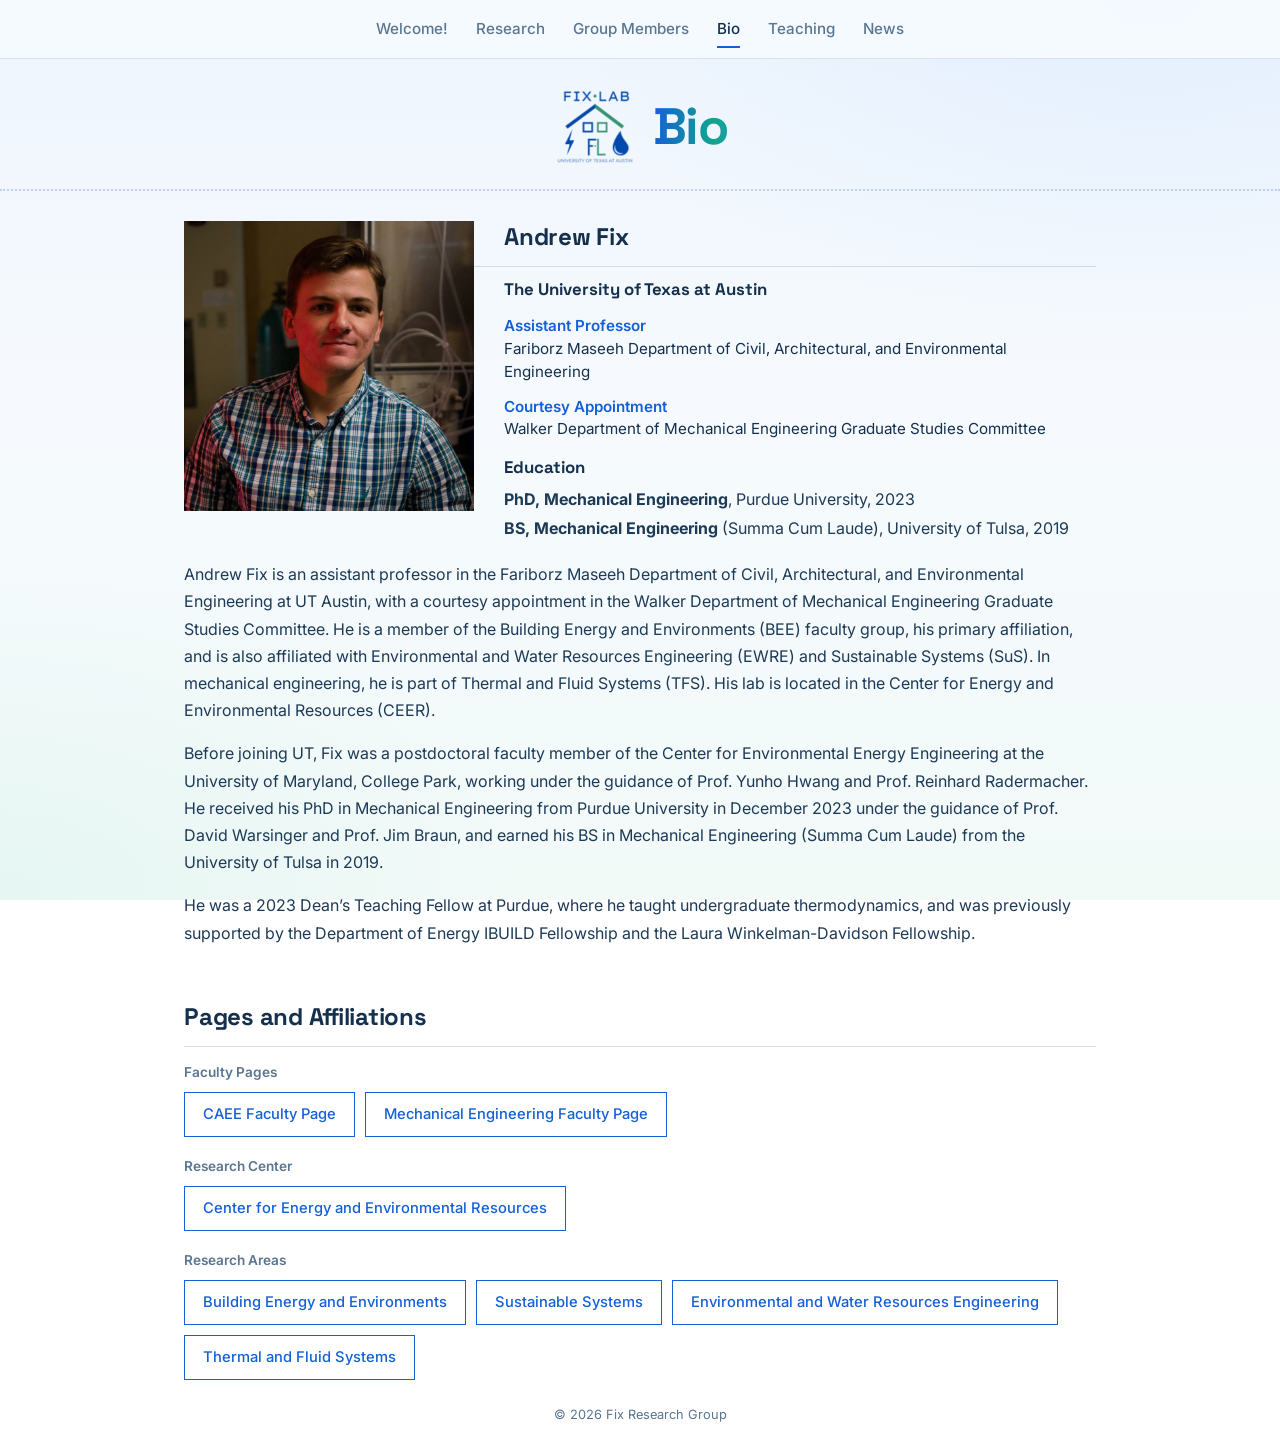
==== bio.html @ a8877206 "Add files via upload" ====
<!DOCTYPE html>
<html lang="en">
<head>
  <meta charset="utf-8">
  <meta name="viewport" content="width=device-width, initial-scale=1">
  <title>Bio | Fix Research Group</title>
  <meta name="description" content="The Fix Research Group applies thermodynamics, heat and mass transfer, and membrane science to energy and water challenges in the built environment.">
  <link rel="preconnect" href="https://fonts.googleapis.com">
  <link rel="preconnect" href="https://fonts.gstatic.com" crossorigin>
  <link href="https://fonts.googleapis.com/css2?family=Inter:wght@400;500&family=Space+Grotesk:wght@500;700&display=swap" rel="stylesheet">
  <link rel="icon" href="logo.png">
  <link rel="stylesheet" href="style.css">
</head>
<body data-static>
  <canvas id="vapor" aria-hidden="true"></canvas>

  <header class="site-nav">
    <nav><a href="index.html">Welcome!</a><a href="research.html">Research</a><a href="members.html">Group Members</a><a href="bio.html" class="active" aria-current="page">Bio</a><a href="teaching.html">Teaching</a><a href="news.html">News</a></nav>
  </header>

  <main>
    <section class="hero compact" id="top">
      <div class="title-row">
        <img class="logo" src="logo.png" alt="Fix Lab logo">
        <h1 class="grad">Bio</h1>
      </div>
    </section>
    <section class="page">
      <div class="bio-wrap reveal">
        <img class="bio-photo" src="Profile%20Pictures/Fix%20(web).jpg" alt="Photo of Andrew Fix">
        <h2>Andrew Fix</h2>
        <p class="bio-univ">The University of Texas at Austin</p>
        <div class="affil">
          <p class="affil-role">Assistant Professor</p>
          <p class="affil-dept">Fariborz Maseeh Department of Civil, Architectural, and Environmental Engineering</p>
        </div>
        <div class="affil">
          <p class="affil-role">Courtesy Appointment</p>
          <p class="affil-dept">Walker Department of Mechanical Engineering Graduate Studies Committee</p>
        </div>
        <h3 class="bio-sub">Education</h3>
        <ul class="plain-list edu">
          <li><strong>PhD, Mechanical Engineering</strong>, Purdue University, 2023</li>
          <li><strong>BS, Mechanical Engineering</strong> (Summa Cum Laude), University of Tulsa, 2019</li>
        </ul>
        <p>Andrew Fix is an assistant professor in the Fariborz Maseeh Department of Civil, Architectural, and Environmental Engineering at UT Austin, with a courtesy appointment in the Walker Department of Mechanical Engineering Graduate Studies Committee. He is a member of the Building Energy and Environments (BEE) faculty group, his primary affiliation, and is also affiliated with Environmental and Water Resources Engineering (EWRE) and Sustainable Systems (SuS). In mechanical engineering, he is part of Thermal and Fluid Systems (TFS). His lab is located in the Center for Energy and Environmental Resources (CEER).</p>
        <p>Before joining UT, Fix was a postdoctoral faculty member of the Center for Environmental Energy Engineering at the University of Maryland, College Park, working under the guidance of Prof. Yunho Hwang and Prof. Reinhard Radermacher. He received his PhD in Mechanical Engineering from Purdue University in December 2023 under the guidance of Prof. David Warsinger and Prof. Jim Braun, and earned his BS in Mechanical Engineering (Summa Cum Laude) from the University of Tulsa in 2019.</p>
        <p>He was a 2023 Dean’s Teaching Fellow at Purdue, where he taught undergraduate thermodynamics, and was previously supported by the Department of Energy IBUILD Fellowship and the Laura Winkelman-Davidson Fellowship.</p>
      </div>
    </section>
    <section class="page">
      <h2 class="reveal">Pages and Affiliations</h2>
      <div class="reveal">
        <p class="btn-label">Faculty Pages</p>
        <div class="btn-row"><a class="btn" href="https://caee.utexas.edu/person/andrew-fix/" target="_blank" rel="noopener">CAEE Faculty Page</a><a class="btn" href="https://me.utexas.edu/person/andrew-fix/" target="_blank" rel="noopener">Mechanical Engineering Faculty Page</a></div>
        <p class="btn-label">Research Center</p>
        <div class="btn-row"><a class="btn" href="https://ceer.utexas.edu/" target="_blank" rel="noopener">Center for Energy and Environmental Resources</a></div>
        <p class="btn-label">Research Areas</p>
        <div class="btn-row"><a class="btn" href="https://caee.utexas.edu/research/research-areas/building-energy-and-environments/" target="_blank" rel="noopener">Building Energy and Environments</a><a class="btn" href="https://caee.utexas.edu/research/research-areas/sustainable-systems/" target="_blank" rel="noopener">Sustainable Systems</a><a class="btn" href="https://caee.utexas.edu/research/research-areas/environmental-and-water-resources-engineering/" target="_blank" rel="noopener">Environmental and Water Resources Engineering</a><a class="btn" href="https://me.utexas.edu/academics/graduate/areas-of-study/thermal-fluid-systems/" target="_blank" rel="noopener">Thermal and Fluid Systems</a></div>
      </div>
    </section>

  </main>

  <footer class="site-footer">&copy; <span id="year">2026</span> Fix Research Group</footer>
  <script src="script.js"></script>
</body>
</html>
---- style.css ----
:root {
  --bg: #f5faff;
  --text: #14304d;
  --muted: #5b7690;
  --blue: #1560d6;
  --teal: #12a58c;
}

* { box-sizing: border-box; }
html { scroll-behavior: smooth; }
body {
  margin: 0;
  background:
    radial-gradient(1100px 600px at 85% -10%, #cfe6ff88, transparent 60%),
    radial-gradient(900px 600px at 0% 100%, #d4f5ee88, transparent 60%),
    var(--bg);
  background-attachment: fixed;
  color: var(--text);
  font-family: "Inter", system-ui, -apple-system, sans-serif;
  line-height: 1.7;
  overflow-x: hidden;
}

#vapor {
  position: fixed; inset: 0;
  width: 100%; height: 100%;
  z-index: 0;
  pointer-events: none;
}
main, .site-footer, .site-nav { position: relative; z-index: 1; }

/* Navigation */
.site-nav {
  position: sticky; top: 0; z-index: 5;
  display: flex; align-items: center; justify-content: center; flex-wrap: wrap; gap: 4px 28px;
  padding: 12px 28px 10px;
  background: #f5fafff0;
  border-bottom: 1px solid #14304d1f;
}
.site-nav nav { display: flex; flex-wrap: wrap; justify-content: center; gap: 4px 28px; }
.site-nav nav a {
  color: var(--muted); text-decoration: none; font-size: 0.95rem; font-weight: 500;
  padding: 4px 0; border-bottom: 2px solid transparent; transition: color .2s, border-color .2s;
}
.site-nav nav a:hover { color: var(--blue); }
.site-nav nav a.active { color: var(--text); border-bottom-color: var(--blue); }

/* Hero: sits above the membrane line */
.hero {
  display: flex; flex-direction: column; align-items: center;
  text-align: center; padding: 28px 24px 22px;
}
.eyebrow {
  font-size: 0.78rem; letter-spacing: 0.22em; text-transform: uppercase;
  color: var(--blue); margin: 0 0 8px; font-weight: 500;
  animation: rise 1s ease both;
}
.title-row { display: flex; align-items: center; justify-content: center; gap: 22px; }
.logo {
  width: 130px; height: 130px; object-fit: contain; display: block;
  animation: rise 1s ease both;
}
h1 {
  font-family: "Space Grotesk", sans-serif;
  font-size: clamp(2.4rem, 7vw, 4.6rem);
  line-height: 1.05; margin: 0; letter-spacing: -0.03em;
  animation: rise 1s .15s ease both;
}
.grad {
  background: linear-gradient(90deg, var(--blue), var(--teal), #3b82f6, var(--blue));
  background-size: 250% 100%;
  -webkit-background-clip: text; background-clip: text; color: transparent;
  animation: shimmer 8s linear infinite, rise 1s .15s ease both;
}
.hero.compact h1 { font-size: clamp(2rem, 5vw, 3.2rem); }
.hero.compact .logo { width: 84px; height: 84px; }
.hero.compact .title-row { gap: 16px; }
.hero.compact { padding: 26px 24px 20px; border-bottom: 2px dotted #1560d640; }

/* Page content: plain text, no boxes */
.page { max-width: 960px; margin: 0 auto; padding: 26px 24px 8px; }
.page h2 {
  font-family: "Space Grotesk", sans-serif;
  font-size: 1.5rem; margin: 0 0 14px; padding-bottom: 8px; letter-spacing: -0.01em;
  border-bottom: 1px solid #14304d26;
}
.glass h3 { font-family: "Space Grotesk", sans-serif; font-size: 1.1rem; margin: 0 0 4px; }
.glass + .glass { margin-top: 20px; }
.glass p { margin: 0 0 1em; font-size: 1rem; line-height: 1.7; color: #1d3a57; }
.glass p:last-child { margin-bottom: 0; }
.placeholder { color: var(--muted) !important; font-style: italic; }

.site-footer { text-align: center; color: var(--muted); font-size: 0.8rem; padding: 16px 0 18px; }

/* Animation */
.reveal { opacity: 0; transform: translateY(24px); transition: opacity .9s ease, transform .9s ease; }
.reveal.in { opacity: 1; transform: none; }
@keyframes rise { from { opacity: 0; transform: translateY(20px); } to { opacity: 1; transform: none; } }
@keyframes shimmer { to { background-position: 250% 0; } }

/* Students: three per row */
.student-grid { display: grid; grid-template-columns: repeat(3, 1fr); gap: 32px 28px; }
.student-grid .glass + .glass { margin-top: 0; }
.student img {
  width: 100%; max-width: 220px; aspect-ratio: 1; object-fit: cover; object-position: center 25%;
  display: block; margin: 0 0 12px;
}
.student h3 { font-size: 1.15rem; margin: 0 0 2px; }
.student .program { color: var(--blue); font-weight: 500; font-size: 0.92rem; margin: 0 0 10px; }
.student p { font-size: 0.88rem; line-height: 1.5; margin: 0 0 8px; }
.student .extra { font-size: 0.78rem; color: var(--muted); margin: 0 0 4px; }
.student .extra .label { color: var(--muted); }
.student .label { font-weight: 600; color: var(--text); }
.student .label::after { content: ": "; }
.profile-links { margin-top: 10px; font-size: 0.88rem; }
.profile-links a { color: var(--blue); text-decoration: underline; text-underline-offset: 3px; }
.profile-links a + a::before { content: " \00b7  "; color: var(--muted); text-decoration: none; display: inline-block; margin: 0 4px; }
/* Bio */
.bio-wrap::after { content: ""; display: block; clear: both; }
.bio-photo { float: left; width: 290px; aspect-ratio: 1; object-fit: cover; object-position: center 20%; margin: 4px 30px 14px 0; }
.bio-wrap h2 { margin-bottom: 8px; }
.bio-wrap .bio-univ { font-family: "Space Grotesk", sans-serif; font-size: 1.05rem; font-weight: 700; color: var(--text); margin: 0 0 12px; }
.affil { margin: 0 0 12px; }
.bio-wrap .affil-role { color: var(--blue); font-weight: 600; font-size: 0.95rem; margin: 0; line-height: 1.5; }
.bio-wrap .affil-dept { font-size: 0.95rem; color: var(--text); line-height: 1.5; margin: 0; }
.bio-sub { font-family: "Space Grotesk", sans-serif; font-size: 1.05rem; margin: 0 0 4px; }
.bio-wrap p { font-size: 1rem; line-height: 1.7; margin: 0 0 1em; color: #1d3a57; }
.plain-list { margin: 0 0 1.2em; padding-left: 0; list-style: none; }
.plain-list li { font-size: 1rem; line-height: 1.7; color: #1d3a57; margin-bottom: 2px; }
.btn-label { font-size: 0.85rem; font-weight: 600; color: var(--muted); margin: 18px 0 8px; }
.btn-label:first-child { margin-top: 0; }
.btn-row { display: flex; flex-wrap: wrap; gap: 10px; }
.btn {
  display: inline-block; padding: 9px 18px; font-size: 0.92rem; font-weight: 500;
  color: var(--blue); text-decoration: none; background: transparent;
  border: 1px solid var(--blue); border-radius: 0; transition: background .2s, color .2s;
}
.btn:hover { background: var(--blue); color: #fff; }
@media (max-width: 600px) { .bio-photo { float: none; display: block; width: 220px; margin: 0 0 16px; } }

/* Research */
.research-section .glass, .research-section > div { }
.research-section p { font-size: 1rem; line-height: 1.7; margin: 0 0 1em; color: #1d3a57; }
.research-section strong { color: var(--text); }
.fig { margin: 22px 0 8px; }
.fig img { display: block; width: 100%; height: auto; margin: 0 auto; }
.fig.wide img { max-width: 100%; }
.fig.narrow img { max-width: 440px; }
.fig figcaption { font-size: 0.84rem; line-height: 1.55; color: var(--muted); margin: 10px auto 0; max-width: 760px; text-align: center; }
.fig figcaption strong { color: var(--text); }
.page + .page.research-section { padding-top: 34px; }

/* Teaching */
.course { padding: 4px 0 22px; margin-bottom: 22px; border-bottom: 1px solid #14304d1f; }
.course:last-child { border-bottom: none; margin-bottom: 0; }
.course h3 { font-family: "Space Grotesk", sans-serif; font-size: 1.2rem; margin: 0 0 4px; }
.course-meta { color: var(--blue); font-weight: 500; font-size: 0.92rem; margin: 0 0 10px; }
.course p { font-size: 1rem; line-height: 1.7; margin: 0; color: #1d3a57; }
.course .course-meta { margin: 0 0 10px; }
.interest-list { list-style: none; margin: 0; padding: 0; columns: 3; column-gap: 32px; }
.interest-list li { font-size: 1rem; line-height: 1.7; color: #1d3a57; padding: 3px 0; break-inside: avoid; }
.fellow-text { font-size: 1rem; line-height: 1.7; margin: 0 0 1em; color: #1d3a57; }
.fellow-text a { color: var(--blue); text-underline-offset: 3px; }
blockquote { margin: 0 0 1.4em; padding: 2px 0 2px 20px; border-left: 3px solid #1560d655; }
blockquote p { font-size: 1rem; line-height: 1.7; margin: 0 0 6px; color: #1d3a57; font-style: italic; }
blockquote footer { font-size: 0.88rem; color: var(--muted); font-weight: 500; }
@media (max-width: 700px) { .interest-list { columns: 2; } }
@media (max-width: 480px) { .interest-list { columns: 1; } }

/* News */
.news-list { display: flex; flex-direction: column; }
.news-item { display: grid; grid-template-columns: 150px 1fr; gap: 24px; padding: 22px 0; border-bottom: 1px solid #14304d1f; align-items: start; }
.news-item:first-child { padding-top: 6px; }
.news-item img { width: 150px; height: auto; display: block; }
.news-item h3 { font-family: "Space Grotesk", sans-serif; font-size: 1.12rem; margin: 0 0 2px; }
.news-item .date { color: var(--blue); font-weight: 500; font-size: 0.88rem; margin: 0 0 8px; }
.news-item p { font-size: 0.97rem; line-height: 1.65; margin: 0; color: #1d3a57; }
.news-item p.date { color: var(--blue); }
@media (max-width: 600px) { .news-item { grid-template-columns: 1fr; gap: 12px; } .news-item img { width: 110px; } }

/* Alumni: smaller, greyscale photos */
.alum-grid { display: grid; grid-template-columns: repeat(5, 1fr); gap: 24px 18px; }
.alum-grid .glass + .glass { margin-top: 0; }
.alum img {
  width: 100%; max-width: 112px; aspect-ratio: 1; object-fit: cover; object-position: center 25%;
  display: block; margin: 0 0 10px; filter: grayscale(100%);
}
.alum h3 { font-size: 0.98rem; margin: 0 0 1px; }
.alum .program { color: var(--blue); font-weight: 500; font-size: 0.82rem; margin: 0 0 6px; }
.alum p { font-size: 0.8rem; line-height: 1.45; margin: 0 0 5px; }
.alum .label { font-weight: 600; color: var(--text); }
.alum .label::after { content: ": "; }
.alum .extra { color: var(--text); }
@media (max-width: 800px) { .alum-grid { grid-template-columns: repeat(3, 1fr); } }
@media (max-width: 520px) { .alum-grid { grid-template-columns: repeat(2, 1fr); } }
@media (max-width: 800px) { .student-grid { grid-template-columns: repeat(2, 1fr); } }
@media (max-width: 520px) { .student-grid { grid-template-columns: 1fr; } }

@media (max-width: 600px) {
  .title-row { flex-direction: column; gap: 6px; }
  .site-nav { padding: 10px 14px 8px; }
  .logo { width: 110px; height: 110px; }
}
@media (prefers-reduced-motion: reduce) {
  *, *::before, *::after { animation: none !important; transition: none !important; }
  .reveal { opacity: 1; transform: none; }
}

/* Inner pages: subtle gradient background instead of particles */
body[data-static] {
  background:
    radial-gradient(900px 500px at 90% 0%, #dcebff99, transparent 65%),
    radial-gradient(800px 500px at 0% 100%, #d9f3ec80, transparent 65%),
    linear-gradient(180deg, #eef5fd 0%, #f6fafe 45%, #f2faf8 100%);
  background-attachment: fixed;
}
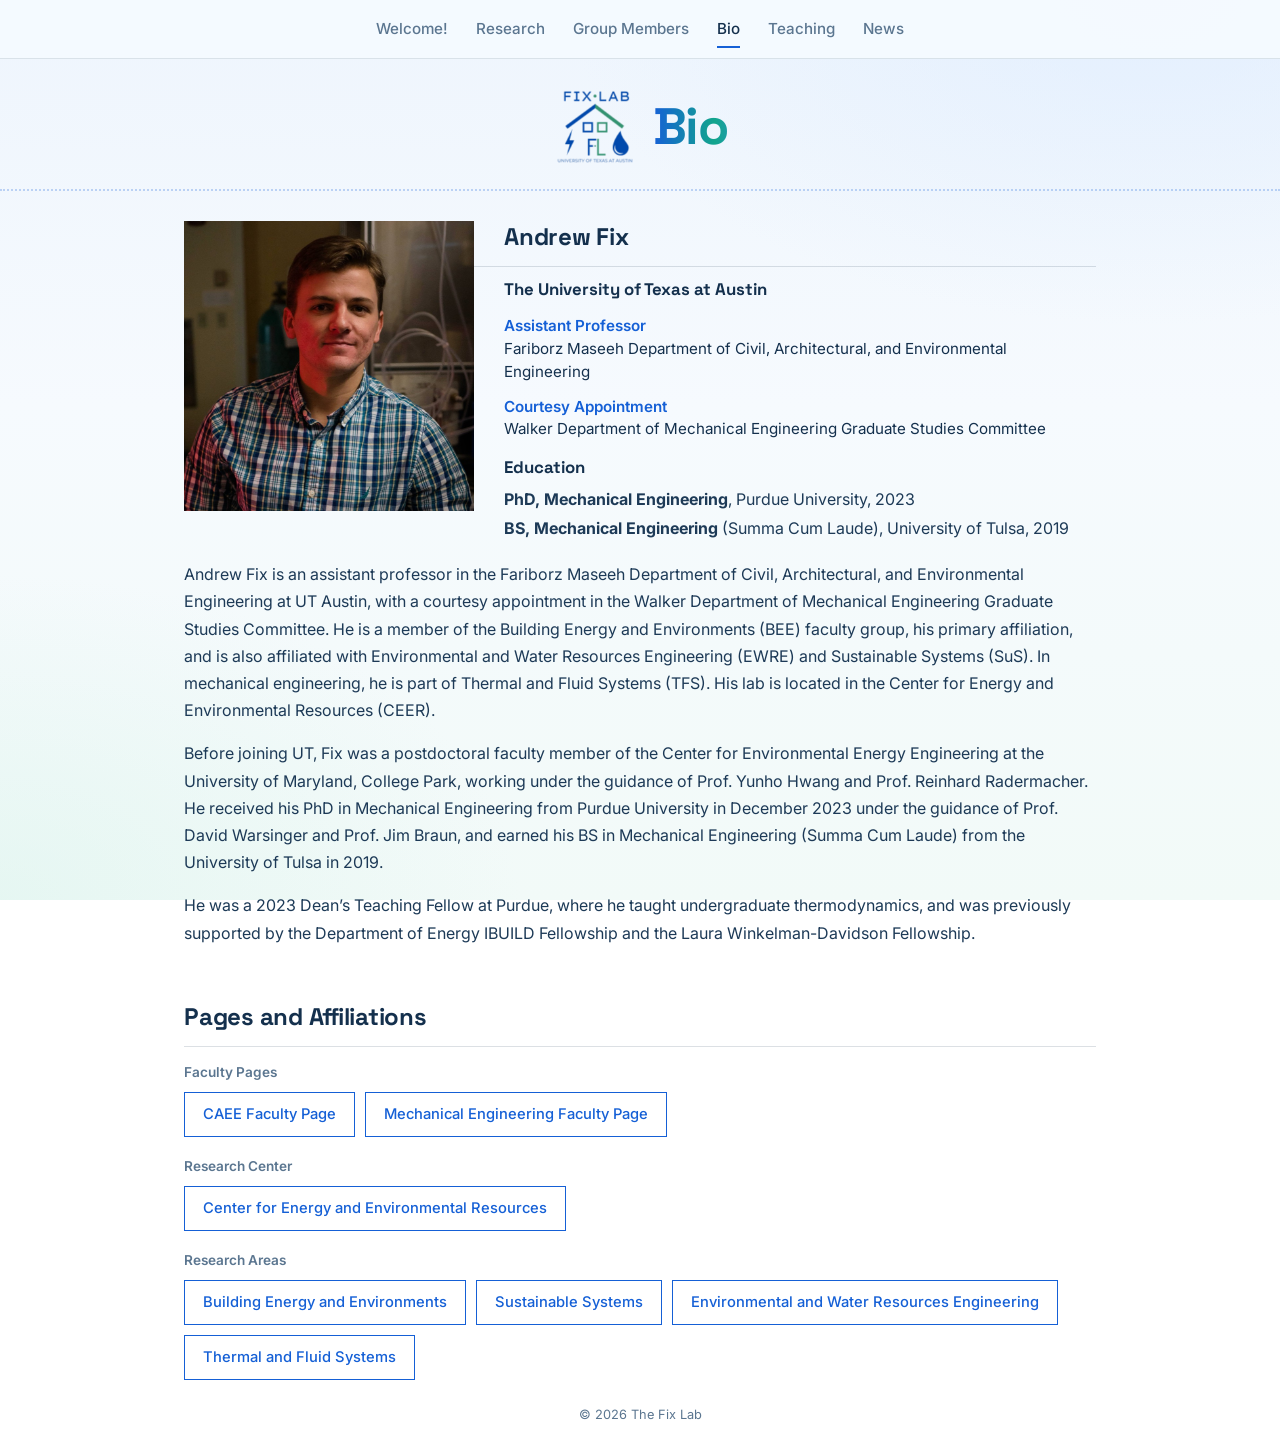
==== commit f1232656: "Add files via upload" ====
--- a/bio.html
+++ b/bio.html
@@ -3,8 +3,8 @@
 <head>
   <meta charset="utf-8">
   <meta name="viewport" content="width=device-width, initial-scale=1">
-  <title>Bio | Fix Research Group</title>
-  <meta name="description" content="The Fix Research Group applies thermodynamics, heat and mass transfer, and membrane science to energy and water challenges in the built environment.">
+  <title>Bio | The Fix Lab</title>
+  <meta name="description" content="The Fix Lab applies thermodynamics, heat and mass transfer, and membrane science to energy and water challenges in the built environment.">
   <link rel="preconnect" href="https://fonts.googleapis.com">
   <link rel="preconnect" href="https://fonts.gstatic.com" crossorigin>
   <link href="https://fonts.googleapis.com/css2?family=Inter:wght@400;500&family=Space+Grotesk:wght@500;700&display=swap" rel="stylesheet">
@@ -62,7 +62,7 @@
 
   </main>
 
-  <footer class="site-footer">&copy; <span id="year">2026</span> Fix Research Group</footer>
+  <footer class="site-footer">&copy; <span id="year">2026</span> The Fix Lab</footer>
   <script src="script.js"></script>
 </body>
 </html>
--- a/style.css
+++ b/style.css
@@ -214,3 +214,7 @@
     linear-gradient(180deg, #eef5fd 0%, #f6fafe 45%, #f2faf8 100%);
   background-attachment: fixed;
 }
+
+/* Landing page: tagline and topic line under the title */
+.tagline { font-size: clamp(1.05rem, 2.2vw, 1.3rem); color: var(--text); margin: 12px 0 14px; max-width: 960px; text-align: center; text-wrap: balance; animation: rise 1s .3s ease both; }
+.eyebrow.topics { margin: 0; animation-delay: .45s; }
